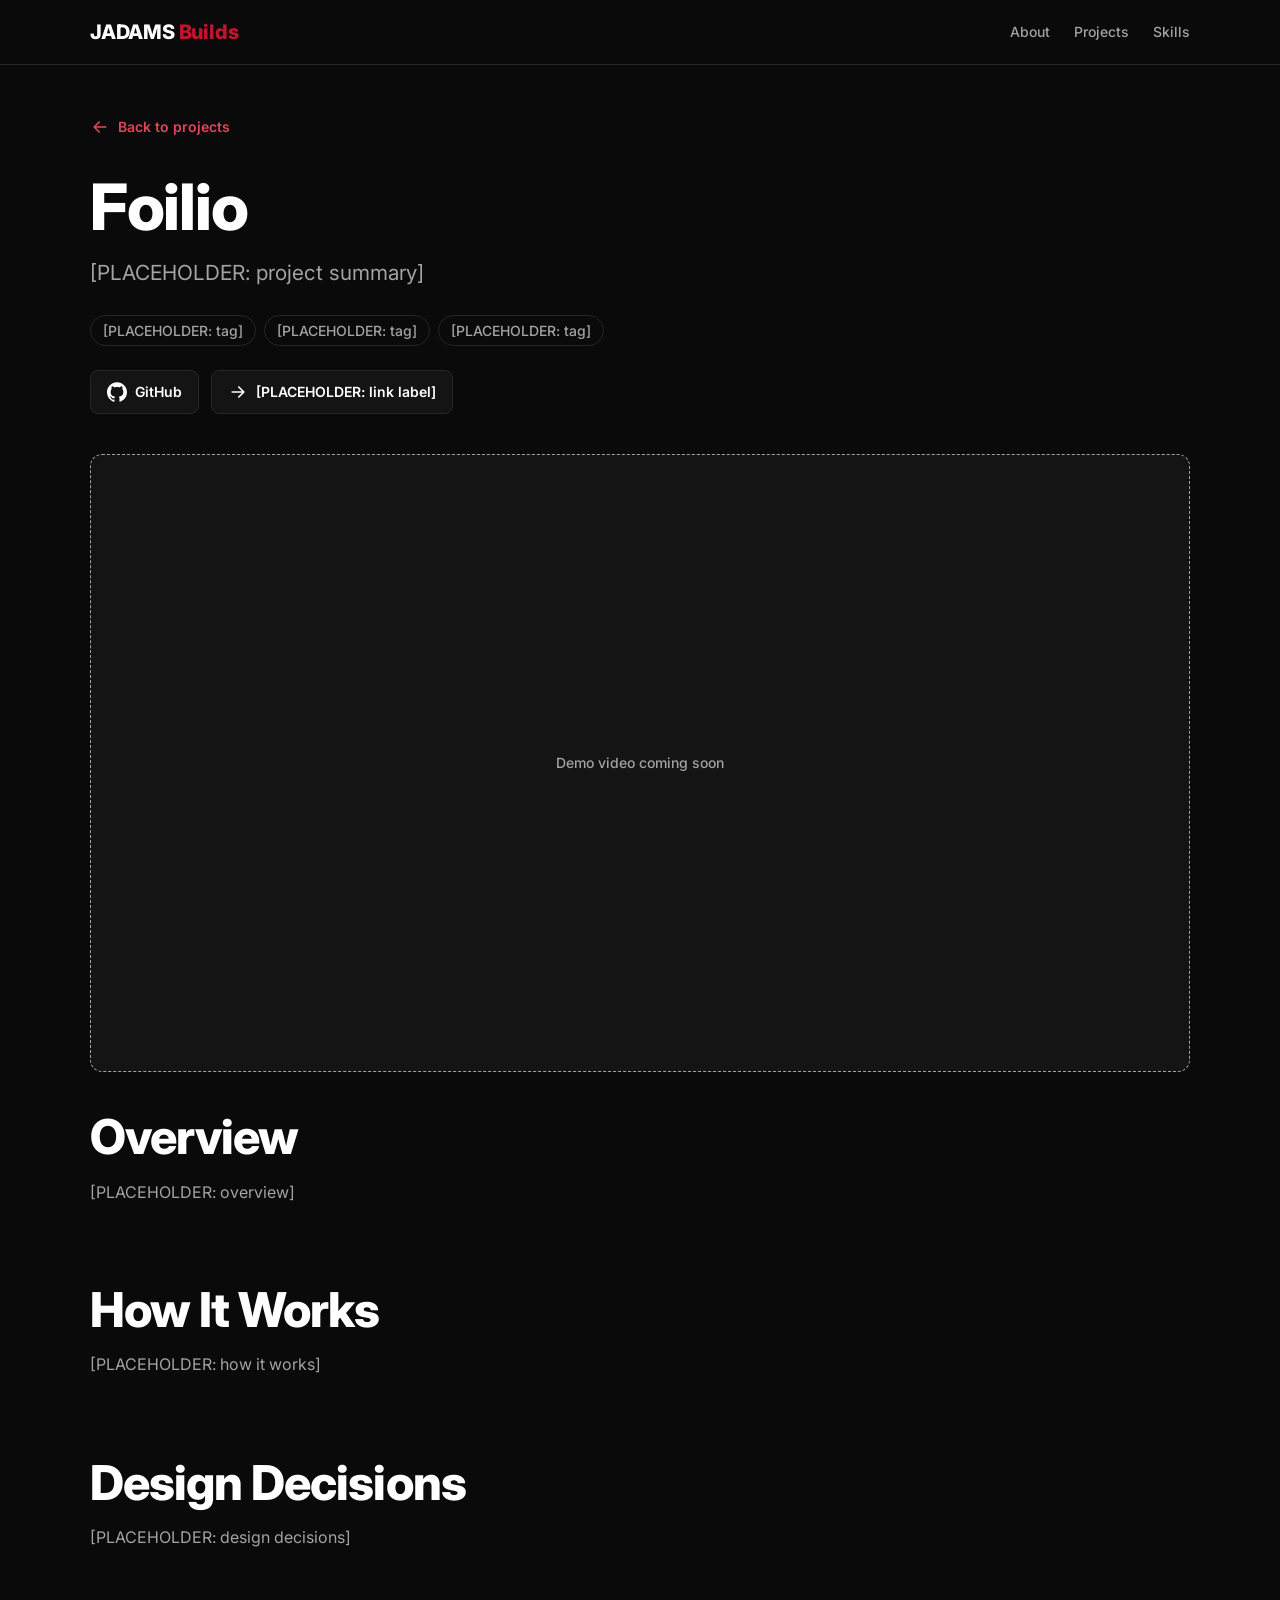
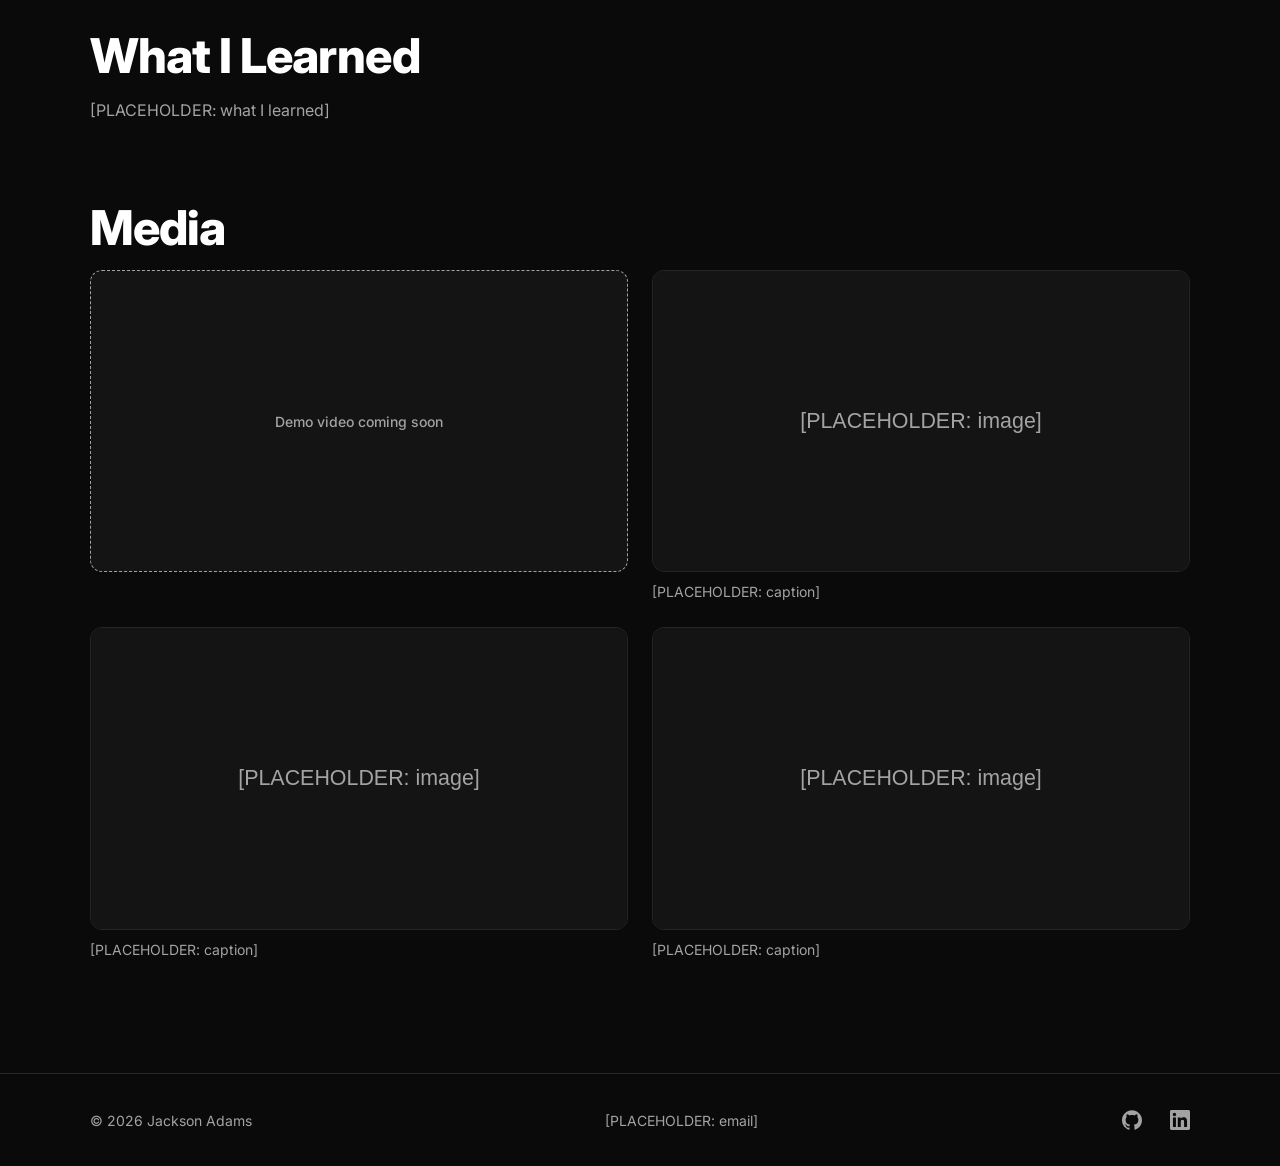
==== public/projects/foilio.html @ 2dc42347 "Add site skeleton, design system, and CLAUDE.md Set up the portfolio skeleton in public/ (home page," ====
<!doctype html>
<html lang="en">
<head>
  <meta charset="utf-8">
  <meta name="viewport" content="width=device-width, initial-scale=1">
  <title>Foilio | JADAMS Builds</title>
  <meta name="description" content="Foilio, a project from the portfolio of Jackson Adams.">
  <meta name="theme-color" content="#0a0a0a">
  <link rel="icon" href="../assets/favicon.svg" type="image/svg+xml">
  <link rel="preconnect" href="https://fonts.googleapis.com">
  <link rel="preconnect" href="https://fonts.gstatic.com" crossorigin>
  <link rel="stylesheet" href="https://fonts.googleapis.com/css2?family=Inter:wght@400;500;600;700;800&display=swap">
  <link rel="stylesheet" href="../css/styles.css">
  <script src="../js/main.js"></script>
</head>
<body>
  <svg class="icon-sprite" aria-hidden="true" xmlns="http://www.w3.org/2000/svg">
    <symbol id="icon-github" viewBox="0 0 24 24" fill="currentColor"><path d="M12 .297c-6.63 0-12 5.373-12 12 0 5.303 3.438 9.8 8.205 11.385.6.113.82-.258.82-.577 0-.285-.01-1.04-.015-2.04-3.338.724-4.042-1.61-4.042-1.61C4.422 18.07 3.633 17.7 3.633 17.7c-1.087-.744.084-.729.084-.729 1.205.084 1.838 1.236 1.838 1.236 1.07 1.835 2.809 1.305 3.495.998.108-.776.417-1.305.76-1.605-2.665-.3-5.466-1.332-5.466-5.93 0-1.31.465-2.38 1.235-3.22-.135-.303-.54-1.523.105-3.176 0 0 1.005-.322 3.3 1.23.96-.267 1.98-.399 3-.405 1.02.006 2.04.138 3 .405 2.28-1.552 3.285-1.23 3.285-1.23.645 1.653.24 2.873.12 3.176.765.84 1.23 1.91 1.23 3.22 0 4.61-2.805 5.625-5.475 5.92.42.36.81 1.096.81 2.22 0 1.606-.015 2.896-.015 3.286 0 .315.21.69.825.57C20.565 22.092 24 17.592 24 12.297c0-6.627-5.373-12-12-12"/></symbol>
    <symbol id="icon-linkedin" viewBox="0 0 24 24" fill="currentColor"><path d="M20.447 20.452h-3.554v-5.569c0-1.328-.027-3.037-1.852-3.037-1.853 0-2.136 1.445-2.136 2.939v5.667H9.351V9h3.414v1.561h.046c.477-.9 1.637-1.85 3.37-1.85 3.601 0 4.267 2.37 4.267 5.455v6.286zM5.337 7.433c-1.144 0-2.063-.926-2.063-2.065 0-1.138.92-2.063 2.063-2.063 1.14 0 2.064.925 2.064 2.063 0 1.139-.925 2.065-2.064 2.065zm1.782 13.019H3.555V9h3.564v11.452zM22.225 0H1.771C.792 0 0 .774 0 1.729v20.542C0 23.227.792 24 1.771 24h20.451C23.2 24 24 23.227 24 22.271V1.729C24 .774 23.2 0 22.222 0h.003z"/></symbol>
    <symbol id="icon-arrow" viewBox="0 0 24 24" fill="none" stroke="currentColor" stroke-width="2" stroke-linecap="round" stroke-linejoin="round"><path d="M5 12h14M13 6l6 6-6 6"/></symbol>
    <symbol id="icon-menu" viewBox="0 0 24 24" fill="none" stroke="currentColor" stroke-width="2" stroke-linecap="round"><path d="M3 6h18M3 12h18M3 18h18"/></symbol>
    <symbol id="icon-close" viewBox="0 0 24 24" fill="none" stroke="currentColor" stroke-width="2" stroke-linecap="round"><path d="M5 5l14 14M19 5L5 19"/></symbol>
  </svg>

  <a class="skip-link" href="#main">Skip to content</a>

  <header class="site-header">
    <div class="container site-header__inner">
      <a class="wordmark" href="../index.html">JADAMS <span class="wordmark__accent">Builds</span></a>
      <button class="menu-toggle" type="button" aria-label="Menu" aria-expanded="false" aria-controls="site-nav">
        <svg class="icon menu-toggle__open" aria-hidden="true"><use href="#icon-menu"/></svg>
        <svg class="icon menu-toggle__close" aria-hidden="true"><use href="#icon-close"/></svg>
      </button>
      <nav class="site-nav" id="site-nav" aria-label="Primary">
        <ul class="site-nav__list">
          <li><a class="site-nav__link" href="../index.html#about">About</a></li>
          <li><a class="site-nav__link" href="../index.html#projects">Projects</a></li>
          <li><a class="site-nav__link" href="../index.html#skills">Skills</a></li>
        </ul>
      </nav>
    </div>
  </header>

  <main id="main">
    <div class="container project-intro">
      <a class="back-link" href="../index.html#projects"><svg class="icon" aria-hidden="true"><use href="#icon-arrow"/></svg>Back to projects</a>
      <h1 class="project-intro__title">Foilio</h1>
      <p class="project-intro__summary">[PLACEHOLDER: project summary]</p>
      <div class="tag-list">
        <span class="tag">[PLACEHOLDER: tag]</span>
        <span class="tag">[PLACEHOLDER: tag]</span>
        <span class="tag">[PLACEHOLDER: tag]</span>
      </div>
      <div class="button-row">
        <a class="btn" href="#PLACEHOLDER-project-repo-url"><svg class="icon" aria-hidden="true"><use href="#icon-github"/></svg>GitHub</a>
        <a class="btn" href="#PLACEHOLDER-project-link-url"><svg class="icon" aria-hidden="true"><use href="#icon-arrow"/></svg>[PLACEHOLDER: link label]</a>
      </div>
    </div>

    <div class="container">
      <div class="media-placeholder">Demo video coming soon</div>
    </div>

    <section class="project-section" id="overview">
      <div class="container reveal">
        <div class="section-heading"><h2 class="section-heading__title">Overview</h2></div>
        <div class="prose"><p>[PLACEHOLDER: overview]</p></div>
      </div>
    </section>

    <section class="project-section" id="how-it-works">
      <div class="container reveal">
        <div class="section-heading"><h2 class="section-heading__title">How It Works</h2></div>
        <div class="prose"><p>[PLACEHOLDER: how it works]</p></div>
      </div>
    </section>

    <section class="project-section" id="design-decisions">
      <div class="container reveal">
        <div class="section-heading"><h2 class="section-heading__title">Design Decisions</h2></div>
        <div class="prose"><p>[PLACEHOLDER: design decisions]</p></div>
      </div>
    </section>

    <section class="project-section" id="what-i-learned">
      <div class="container reveal">
        <div class="section-heading"><h2 class="section-heading__title">What I Learned</h2></div>
        <div class="prose"><p>[PLACEHOLDER: what I learned]</p></div>
      </div>
    </section>

    <section class="project-section" id="media">
      <div class="container reveal">
        <div class="section-heading"><h2 class="section-heading__title">Media</h2></div>
        <div class="gallery">
          <div class="media-placeholder">Demo video coming soon</div>
          <figure class="gallery__item">
            <img src="data:image/svg+xml,%3Csvg xmlns='http://www.w3.org/2000/svg' viewBox='0 0 800 450'%3E%3Crect width='800' height='450' fill='%23141414'/%3E%3Ctext x='400' y='235' fill='%23a3a3a3' font-family='sans-serif' font-size='32' text-anchor='middle'%3E[PLACEHOLDER: image]%3C/text%3E%3C/svg%3E" alt="[PLACEHOLDER: image alt text]" width="800" height="450" loading="lazy" data-lightbox>
            <figcaption>[PLACEHOLDER: caption]</figcaption>
          </figure>
          <figure class="gallery__item">
            <img src="data:image/svg+xml,%3Csvg xmlns='http://www.w3.org/2000/svg' viewBox='0 0 800 450'%3E%3Crect width='800' height='450' fill='%23141414'/%3E%3Ctext x='400' y='235' fill='%23a3a3a3' font-family='sans-serif' font-size='32' text-anchor='middle'%3E[PLACEHOLDER: image]%3C/text%3E%3C/svg%3E" alt="[PLACEHOLDER: image alt text]" width="800" height="450" loading="lazy" data-lightbox>
            <figcaption>[PLACEHOLDER: caption]</figcaption>
          </figure>
          <figure class="gallery__item">
            <img src="data:image/svg+xml,%3Csvg xmlns='http://www.w3.org/2000/svg' viewBox='0 0 800 450'%3E%3Crect width='800' height='450' fill='%23141414'/%3E%3Ctext x='400' y='235' fill='%23a3a3a3' font-family='sans-serif' font-size='32' text-anchor='middle'%3E[PLACEHOLDER: image]%3C/text%3E%3C/svg%3E" alt="[PLACEHOLDER: image alt text]" width="800" height="450" loading="lazy" data-lightbox>
            <figcaption>[PLACEHOLDER: caption]</figcaption>
          </figure>
        </div>
      </div>
    </section>
  </main>

  <footer class="site-footer">
    <div class="container site-footer__inner">
      <p>&copy; 2026 Jackson Adams</p>
      <a href="#PLACEHOLDER-email">[PLACEHOLDER: email]</a>
      <div class="site-footer__social">
        <a href="#PLACEHOLDER-github-url" aria-label="GitHub"><svg class="icon" aria-hidden="true"><use href="#icon-github"/></svg></a>
        <a href="#PLACEHOLDER-linkedin-url" aria-label="LinkedIn"><svg class="icon" aria-hidden="true"><use href="#icon-linkedin"/></svg></a>
      </div>
    </div>
  </footer>
</body>
</html>
---- public/css/styles.css ----
/* ==========================================================================
   Design tokens: change the whole theme from this block.
   ========================================================================== */
:root {
  color-scheme: dark;

  /* Color */
  --color-bg: #0a0a0a;
  --color-surface: #141414;
  --color-border: #262626;
  --color-text: #ffffff;
  --color-muted: #a3a3a3;
  --color-accent: #c3142d;        /* Miami red: large text, borders, glows */
  --color-accent-light: #e34459;  /* Small red text: 4.94:1 on bg, 4.59:1 on surface */
  --color-accent-glow: rgb(195 20 45 / 0.35);
  --color-dot: rgb(255 255 255 / 0.18);
  --color-overlay: rgb(0 0 0 / 0.92);

  /* Type */
  --font-sans: "Inter", system-ui, -apple-system, "Segoe UI", Roboto, sans-serif;
  --weight-body: 400;
  --weight-medium: 500;
  --weight-semibold: 600;
  --weight-bold: 700;
  --weight-black: 800;
  --text-sm: 0.875rem;
  --text-base: 1rem;
  --text-lg: clamp(1.125rem, 1.05rem + 0.35vw, 1.3rem);
  --text-xl: clamp(1.25rem, 1.15rem + 0.45vw, 1.5rem);
  --text-2xl: clamp(2rem, 1.5rem + 2.2vw, 3rem);
  --text-3xl: clamp(2.5rem, 1.7rem + 3.4vw, 4rem);
  --text-hero: clamp(3rem, 1.45rem + 6.62vw, 6rem); /* 3rem at 375px, 6rem at 1100px */
  --leading-tight: 1.05;
  --leading-body: 1.65;

  /* Spacing */
  --space-1: 0.25rem;
  --space-2: 0.5rem;
  --space-3: 0.75rem;
  --space-4: 1rem;
  --space-5: 1.5rem;
  --space-6: 2.5rem;
  --space-7: 4rem;
  --space-8: 6rem;
  --section-padding: clamp(4rem, 3rem + 5vw, 7rem);
  --max-width: 1100px;
  --gutter: var(--space-5);
  --header-height: 4rem;

  /* Shape */
  --radius-card: 12px;
  --radius-button: 8px;
  --radius-pill: 999px;

  /* Motion */
  --duration: 250ms;
  --transition: var(--duration) ease;
}

/* ==========================================================================
   Base
   ========================================================================== */
*,
*::before,
*::after {
  box-sizing: border-box;
}

html {
  background: var(--color-bg);
  scroll-behavior: smooth;
  scroll-padding-top: calc(var(--header-height) + var(--space-4));
  -webkit-text-size-adjust: 100%;
}

body {
  margin: 0;
  background: var(--color-bg);
  color: var(--color-text);
  font-family: var(--font-sans);
  font-size: var(--text-base);
  font-weight: var(--weight-body);
  line-height: var(--leading-body);
  -webkit-font-smoothing: antialiased;
}

h1,
h2,
h3,
p,
ul,
figure {
  margin: 0;
}

h1,
h2 {
  font-weight: var(--weight-black);
  line-height: var(--leading-tight);
  letter-spacing: -0.02em;
}

h3 {
  font-weight: var(--weight-bold);
  line-height: 1.25;
}

ul {
  padding: 0;
  list-style: none;
}

img,
svg {
  display: block;
  max-width: 100%;
}

img {
  height: auto;
}

a {
  color: inherit;
  text-decoration: none;
}

button {
  font: inherit;
  color: inherit;
}

:focus-visible {
  outline: 2px solid var(--color-accent-light);
  outline-offset: 2px;
}

.container {
  width: 100%;
  max-width: calc(var(--max-width) + 2 * var(--gutter));
  margin-inline: auto;
  padding-inline: var(--gutter);
}

.section {
  padding-block: var(--section-padding);
}

.prose {
  max-width: 65ch;
  color: var(--color-muted);
}

.prose > * + * {
  margin-top: var(--space-4);
}

.icon {
  flex: none;
  width: 1.25rem;
  height: 1.25rem;
}

.icon-sprite {
  display: none;
}

.skip-link {
  position: absolute;
  top: var(--space-2);
  left: var(--space-2);
  z-index: 200;
  padding: var(--space-2) var(--space-4);
  background: var(--color-surface);
  border-radius: var(--radius-button);
  transform: translateY(-200%);
}

.skip-link:focus {
  transform: none;
}

/* ==========================================================================
   Header
   ========================================================================== */
.site-header {
  position: sticky;
  top: 0;
  z-index: 50;
  background: var(--color-bg);
  border-bottom: 1px solid var(--color-border);
}

.site-header__inner {
  display: flex;
  flex-wrap: wrap;
  align-items: center;
  justify-content: space-between;
  column-gap: var(--space-5);
  min-height: var(--header-height);
}

/* 20px bold counts as large text, so the true brand red is legible here. */
.wordmark {
  font-size: 1.25rem;
  font-weight: var(--weight-black);
  letter-spacing: -0.01em;
  white-space: nowrap;
}

.wordmark__accent {
  color: var(--color-accent);
}

.site-nav__list {
  display: flex;
  gap: var(--space-5);
}

.site-nav__link {
  display: block;
  padding-block: var(--space-2);
  color: var(--color-muted);
  font-size: var(--text-sm);
  font-weight: var(--weight-medium);
  transition: color var(--transition);
}

.site-nav__link:hover {
  color: var(--color-text);
}

.menu-toggle {
  display: none;
  align-items: center;
  justify-content: center;
  width: 2.75rem;
  height: 2.75rem;
  margin-right: calc(-1 * var(--space-2));
  background: none;
  border: 0;
  border-radius: var(--radius-button);
  cursor: pointer;
}

.menu-toggle__close,
.menu-toggle[aria-expanded="true"] .menu-toggle__open {
  display: none;
}

.menu-toggle[aria-expanded="true"] .menu-toggle__close {
  display: block;
}

/* Collapsing needs JS to reopen, so it only applies when .js is set. */
@media (max-width: 719.98px) {
  .js .menu-toggle {
    display: inline-flex;
  }

  .js .site-nav {
    display: none;
    position: absolute;
    inset: 100% 0 auto;
    background: var(--color-bg);
    border-bottom: 1px solid var(--color-border);
  }

  .js .site-nav.is-open {
    display: block;
  }

  .js .site-nav__list {
    flex-direction: column;
    gap: 0;
    padding: var(--space-2) var(--gutter);
  }

  .js .site-nav__link {
    padding-block: var(--space-3);
    font-size: var(--text-base);
  }
}

/* ==========================================================================
   Footer
   ========================================================================== */
.site-footer {
  border-top: 1px solid var(--color-border);
  color: var(--color-muted);
  font-size: var(--text-sm);
}

.site-footer__inner {
  display: flex;
  flex-wrap: wrap;
  align-items: center;
  justify-content: space-between;
  gap: var(--space-3) var(--space-6);
  padding-block: var(--space-5);
}

.site-footer a {
  transition: color var(--transition);
}

.site-footer a:hover {
  color: var(--color-text);
}

.site-footer__social {
  display: flex;
  gap: var(--space-1);
  margin-right: calc(-1 * var(--space-3));
}

.site-footer__social a {
  display: inline-flex;
  align-items: center;
  justify-content: center;
  width: 2.75rem;
  height: 2.75rem;
}

/* ==========================================================================
   Buttons
   ========================================================================== */
.button-row {
  display: flex;
  flex-wrap: wrap;
  gap: var(--space-3);
}

.btn {
  display: inline-flex;
  align-items: center;
  gap: var(--space-2);
  min-height: 2.75rem;
  padding: var(--space-2) var(--space-4);
  background: var(--color-surface);
  border: 1px solid var(--color-border);
  border-radius: var(--radius-button);
  font-size: var(--text-sm);
  font-weight: var(--weight-semibold);
  transition: border-color var(--transition), background-color var(--transition);
}

.btn:hover {
  background: var(--color-border);
  border-color: var(--color-accent);
}

/* ==========================================================================
   Tags
   ========================================================================== */
.tag-list {
  display: flex;
  flex-wrap: wrap;
  gap: var(--space-2);
}

.tag {
  display: inline-block;
  padding: var(--space-1) var(--space-3);
  border: 1px solid var(--color-border);
  border-radius: var(--radius-pill);
  color: var(--color-muted);
  font-size: var(--text-sm);
  font-weight: var(--weight-medium);
  line-height: 1.5;
  transition: border-color var(--transition), color var(--transition);
}

.tag:hover {
  border-color: var(--color-accent);
  color: var(--color-text);
}

/* ==========================================================================
   Section heading
   ========================================================================== */
.section-heading {
  margin-bottom: var(--space-6);
}

.section-heading__title {
  font-size: var(--text-2xl);
}

.section-heading__subtitle {
  margin-top: var(--space-3);
  color: var(--color-muted);
  font-size: var(--text-lg);
}

/* ==========================================================================
   Dotted grid decoration
   ========================================================================== */
.dots {
  --dot-gap: 20px;
  --dot-fade-start: 55%;
  position: absolute;
  pointer-events: none;
  background-image: radial-gradient(circle at center, var(--color-dot) 1.5px, transparent 2px);
  background-size: var(--dot-gap) var(--dot-gap);
  -webkit-mask-image: radial-gradient(closest-side, #000 var(--dot-fade-start), transparent);
  mask-image: radial-gradient(closest-side, #000 var(--dot-fade-start), transparent);
}

/* The red layers tile at odd multiples of the gap, so they land on grid dots. */
.dots--pulse::before,
.dots--pulse::after {
  content: "";
  position: absolute;
  inset: 0;
  opacity: 0;
  background-image: radial-gradient(circle at center, var(--color-accent-light) 2px, transparent 2.5px);
  animation: dot-pulse 6s ease-in-out infinite;
}

.dots--pulse::before {
  background-size: calc(var(--dot-gap) * 7) calc(var(--dot-gap) * 5);
}

.dots--pulse::after {
  background-size: calc(var(--dot-gap) * 11) calc(var(--dot-gap) * 9);
  animation-delay: -3s;
}

@keyframes dot-pulse {
  0%,
  100% {
    opacity: 0.1;
  }

  50% {
    opacity: 1;
  }
}

/* ==========================================================================
   Hero
   ========================================================================== */
.hero {
  overflow: hidden;
  padding-block: clamp(5rem, 3rem + 9vw, 9rem);
}

.hero__inner {
  position: relative;
}

.hero__inner > :not(.dots) {
  position: relative;
}

.hero__dots {
  top: -3rem;
  left: -2rem;
  width: min(44rem, 100%);
  height: 20rem;
}

.hero__intro {
  margin-bottom: var(--space-3);
  color: var(--color-accent-light);
  font-size: var(--text-lg);
  font-weight: var(--weight-semibold);
}

.hero__name {
  font-size: var(--text-hero);
  letter-spacing: -0.03em;
}

.hero__period {
  color: var(--color-accent);
}

.hero__subtitle {
  max-width: 40rem;
  margin-block: var(--space-5) var(--space-6);
  color: var(--color-muted);
  font-size: var(--text-lg);
}

/* ==========================================================================
   About
   ========================================================================== */
.about {
  display: grid;
  gap: var(--space-7);
  align-items: center;
}

.headshot {
  position: relative;
  justify-self: center;
  width: min(100% - 2rem, 18rem); /* leaves room for the dots at narrow widths */
}

.headshot__dots {
  --dot-fade-start: 80%;
  inset: -2.5rem;
}

.headshot__image {
  position: relative;
  width: 100%;
  aspect-ratio: 1;
  border: 1px solid var(--color-border);
  border-radius: 50%;
  object-fit: cover;
}

@media (min-width: 800px) {
  .about {
    grid-template-columns: 1.5fr 1fr;
  }
}

/* ==========================================================================
   Project cards
   ========================================================================== */
.card-grid {
  display: grid;
  gap: var(--space-5);
}

@media (min-width: 720px) {
  .card-grid {
    grid-template-columns: repeat(2, minmax(0, 1fr));
  }
}

.card-grid > li {
  display: flex;
}

.card {
  display: flex;
  flex-direction: column;
  width: 100%;
  overflow: hidden;
  background: var(--color-surface);
  border: 1px solid var(--color-border);
  border-radius: var(--radius-card);
  transition: transform var(--transition), border-color var(--transition), box-shadow var(--transition);
}

.card:hover {
  transform: translateY(-4px);
  border-color: var(--color-accent);
  box-shadow: 0 12px 40px var(--color-accent-glow);
}

.card__media {
  display: grid;
  place-items: center;
  aspect-ratio: 16 / 9;
  padding: var(--space-4);
  background: var(--color-bg);
  border-bottom: 1px solid var(--color-border);
  color: var(--color-muted);
  font-size: var(--text-sm);
  text-align: center;
}

.card__media img {
  width: 100%;
  height: 100%;
  object-fit: cover;
}

.card__body {
  display: flex;
  flex: 1;
  flex-direction: column;
  gap: var(--space-3);
  padding: var(--space-5);
}

.card__title {
  font-size: var(--text-xl);
}

.card__description {
  flex: 1;
  color: var(--color-muted);
}

.card__arrow {
  align-self: flex-end;
  color: var(--color-accent-light);
  transition: transform var(--transition);
}

.card:hover .card__arrow {
  transform: translateX(4px);
}

/* ==========================================================================
   Skills
   ========================================================================== */
.skills-grid {
  display: grid;
  gap: var(--space-6);
}

@media (min-width: 720px) {
  .skills-grid {
    grid-template-columns: repeat(2, minmax(0, 1fr));
  }
}

.skill-group__title {
  margin-bottom: var(--space-3);
  font-size: var(--text-lg);
}

/* ==========================================================================
   Project pages
   ========================================================================== */
.back-link {
  display: inline-flex;
  align-items: center;
  gap: var(--space-2);
  min-height: 2.75rem;
  margin-bottom: var(--space-5);
  color: var(--color-accent-light);
  font-size: var(--text-sm);
  font-weight: var(--weight-semibold);
}

.back-link:hover {
  color: var(--color-text);
}

.back-link .icon {
  transform: rotate(180deg);
}

.project-intro {
  padding-block: var(--space-6) var(--space-6);
}

.project-intro__title {
  font-size: var(--text-3xl);
}

.project-intro__summary {
  max-width: 45rem;
  margin-block: var(--space-4) var(--space-5);
  color: var(--color-muted);
  font-size: var(--text-lg);
}

.project-intro .button-row {
  margin-top: var(--space-5);
}

.project-section {
  padding-block: var(--space-6);
}

.project-section:last-of-type {
  padding-bottom: var(--section-padding);
}

.project-section .section-heading {
  margin-bottom: var(--space-4);
}

/* ==========================================================================
   Media placeholder
   ========================================================================== */
.media-placeholder {
  display: grid;
  place-items: center;
  aspect-ratio: 16 / 9;
  padding: var(--space-4);
  background: var(--color-surface);
  border: 1px dashed var(--color-muted);
  border-radius: var(--radius-card);
  color: var(--color-muted);
  font-size: var(--text-sm);
  font-weight: var(--weight-medium);
  text-align: center;
}

/* ==========================================================================
   Gallery
   ========================================================================== */
.gallery {
  display: grid;
  gap: var(--space-5);
}

@media (min-width: 640px) {
  .gallery {
    grid-template-columns: repeat(2, minmax(0, 1fr));
  }
}

.gallery__item img {
  width: 100%;
  aspect-ratio: 16 / 9;
  border: 1px solid var(--color-border);
  border-radius: var(--radius-card);
  object-fit: cover;
}

.gallery__item figcaption {
  margin-top: var(--space-2);
  color: var(--color-muted);
  font-size: var(--text-sm);
}

/* ==========================================================================
   Table
   ========================================================================== */
.table-wrap {
  margin-top: var(--space-5);
  overflow-x: auto;
  border: 1px solid var(--color-border);
  border-radius: var(--radius-card);
}

.table {
  width: 100%;
  border-collapse: collapse;
  font-size: var(--text-sm);
}

.table caption {
  padding: var(--space-3) var(--space-4);
  color: var(--color-muted);
  text-align: left;
}

.table th,
.table td {
  padding: var(--space-3) var(--space-4);
  border-top: 1px solid var(--color-border);
  text-align: left;
  vertical-align: top;
}

.table thead th {
  background: var(--color-surface);
  font-weight: var(--weight-semibold);
}

.table tbody th {
  color: var(--color-accent-light);
  font-weight: var(--weight-bold);
}

.table td {
  color: var(--color-muted);
}

/* ==========================================================================
   Scroll reveal
   Hidden only when main.js has run, so content stays visible without JS.
   ========================================================================== */
.js .reveal {
  opacity: 0;
  transform: translateY(1.25rem);
  transition: opacity var(--transition), transform var(--transition);
}

.js .reveal.is-visible {
  opacity: 1;
  transform: none;
}

/* ==========================================================================
   Lightbox
   ========================================================================== */
.js img[data-lightbox] {
  cursor: zoom-in;
}

.lightbox {
  position: fixed;
  inset: 0;
  z-index: 100;
  display: grid;
  place-items: center;
  padding: var(--space-5);
  background: var(--color-overlay);
  cursor: zoom-out;
  opacity: 0;
  visibility: hidden;
  transition: opacity var(--transition), visibility 0s linear var(--duration);
}

.lightbox.is-open {
  opacity: 1;
  visibility: visible;
  transition: opacity var(--transition);
}

.lightbox:focus {
  outline: none;
}

.lightbox__image {
  width: min(100%, 1400px);
  max-height: 100%;
  border-radius: var(--radius-card);
  object-fit: contain;
}

/* ==========================================================================
   Reduced motion: turns off every animation and transition on the site.
   ========================================================================== */
@media (prefers-reduced-motion: reduce) {
  html {
    scroll-behavior: auto;
  }

  *,
  *::before,
  *::after {
    animation: none !important;
    transition: none !important;
  }

  .js .reveal {
    opacity: 1;
    transform: none;
  }

  .card:hover,
  .card:hover .card__arrow {
    transform: none;
  }
}
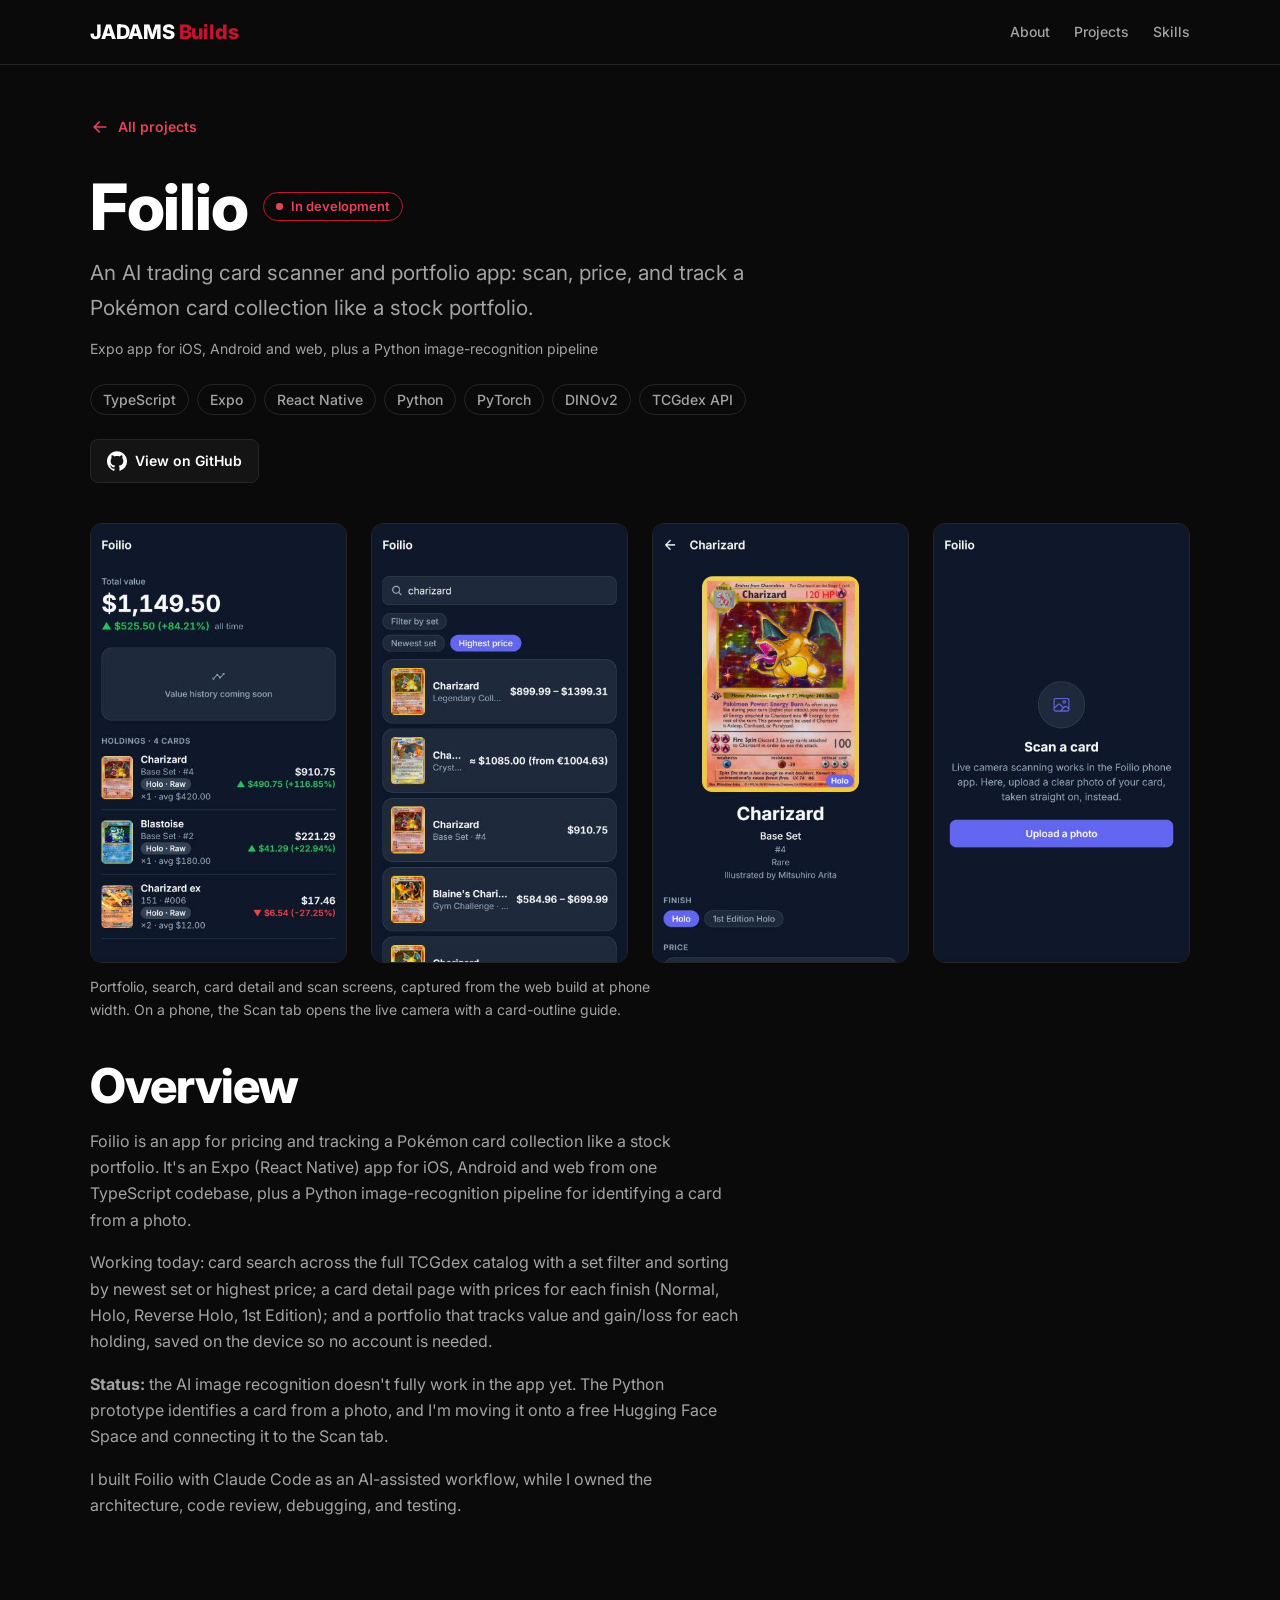
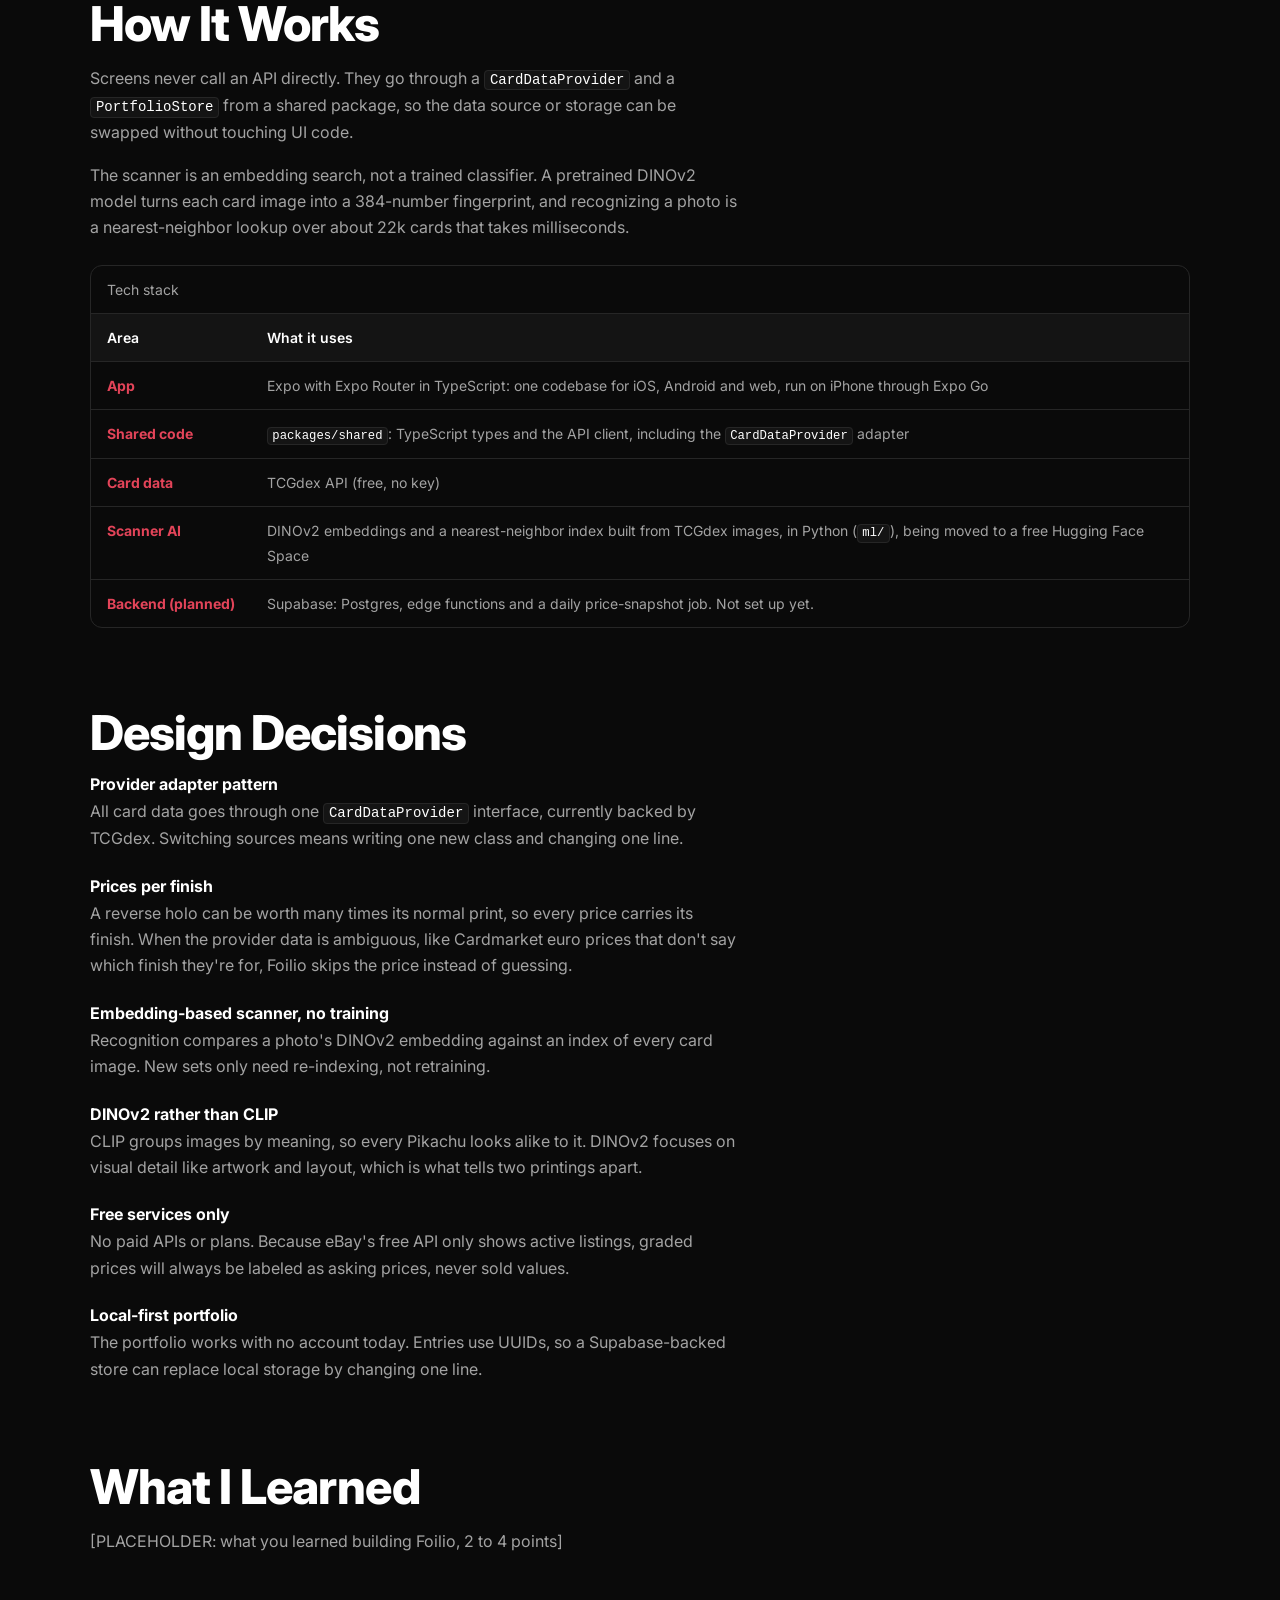
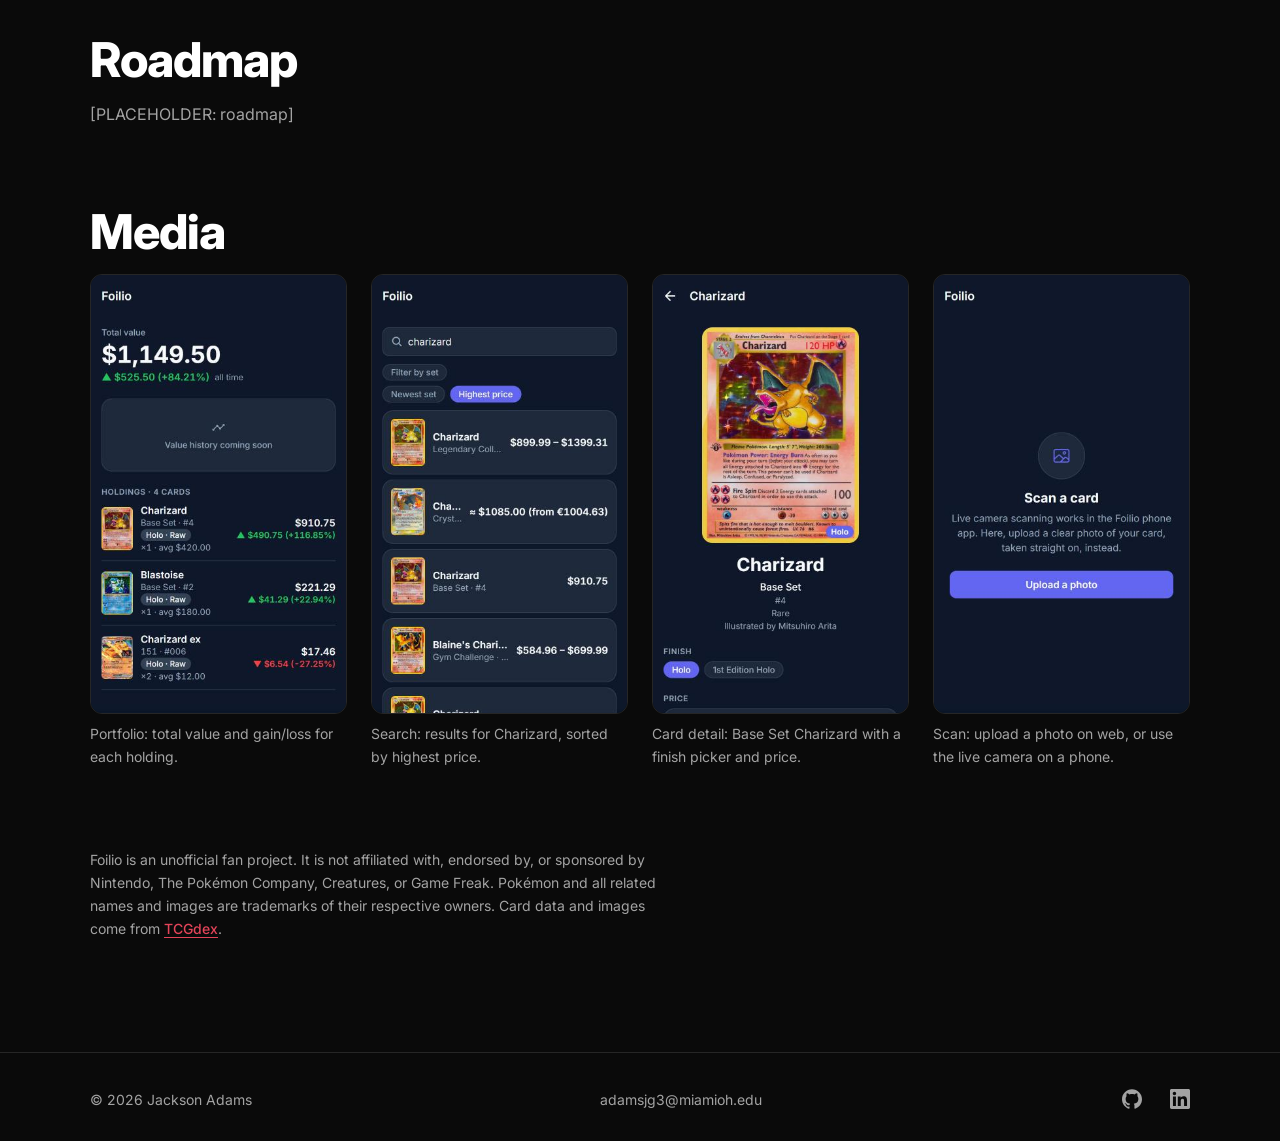
==== commit d5179bf1: "Add content pass: home, Foilio and PLC project pages Fill in the hero, about, projects and skills se" ====
--- a/public/projects/foilio.html
+++ b/public/projects/foilio.html
@@ -3,10 +3,23 @@
 <head>
   <meta charset="utf-8">
   <meta name="viewport" content="width=device-width, initial-scale=1">
-  <title>Foilio | JADAMS Builds</title>
-  <meta name="description" content="Foilio, a project from the portfolio of Jackson Adams.">
+  <title>Foilio: AI Trading Card Scanner | Jackson Adams</title>
+  <meta name="description" content="Foilio is an Expo app for searching, pricing and tracking a Pokémon card collection, with a DINOv2 image-recognition scanner in development. By Jackson Adams.">
   <meta name="theme-color" content="#0a0a0a">
+  <link rel="canonical" href="https://jadams-portfolio.web.app/projects/foilio">
   <link rel="icon" href="../assets/favicon.svg" type="image/svg+xml">
+
+  <meta property="og:type" content="article">
+  <meta property="og:site_name" content="JADAMS Builds">
+  <meta property="og:title" content="Foilio: AI Trading Card Scanner | Jackson Adams">
+  <meta property="og:description" content="An Expo app for searching, pricing and tracking a Pokémon card collection, with a DINOv2 image-recognition scanner in development.">
+  <meta property="og:url" content="https://jadams-portfolio.web.app/projects/foilio">
+  <meta property="og:image" content="https://jadams-portfolio.web.app/assets/og-image.png">
+  <meta property="og:image:width" content="1200">
+  <meta property="og:image:height" content="630">
+  <meta property="og:image:alt" content="Jackson Adams, Computer Engineering Student at Miami University">
+  <meta name="twitter:card" content="summary_large_image">
+
   <link rel="preconnect" href="https://fonts.googleapis.com">
   <link rel="preconnect" href="https://fonts.gstatic.com" crossorigin>
   <link rel="stylesheet" href="https://fonts.googleapis.com/css2?family=Inter:wght@400;500;600;700;800&display=swap">
@@ -26,7 +39,7 @@
 
   <header class="site-header">
     <div class="container site-header__inner">
-      <a class="wordmark" href="../index.html">JADAMS <span class="wordmark__accent">Builds</span></a>
+      <a class="wordmark" href="../index.html" aria-label="JADAMS Builds, home">JADAMS <span class="wordmark__accent">Builds</span></a>
       <button class="menu-toggle" type="button" aria-label="Menu" aria-expanded="false" aria-controls="site-nav">
         <svg class="icon menu-toggle__open" aria-hidden="true"><use href="#icon-menu"/></svg>
         <svg class="icon menu-toggle__close" aria-hidden="true"><use href="#icon-close"/></svg>
@@ -43,70 +56,179 @@
 
   <main id="main">
     <div class="container project-intro">
-      <a class="back-link" href="../index.html#projects"><svg class="icon" aria-hidden="true"><use href="#icon-arrow"/></svg>Back to projects</a>
-      <h1 class="project-intro__title">Foilio</h1>
-      <p class="project-intro__summary">[PLACEHOLDER: project summary]</p>
-      <div class="tag-list">
-        <span class="tag">[PLACEHOLDER: tag]</span>
-        <span class="tag">[PLACEHOLDER: tag]</span>
-        <span class="tag">[PLACEHOLDER: tag]</span>
-      </div>
+      <a class="back-link" href="../index.html#projects"><svg class="icon" aria-hidden="true"><use href="#icon-arrow"/></svg>All projects</a>
+      <div class="project-intro__heading">
+        <h1 class="project-intro__title">Foilio</h1>
+        <span class="tag tag--status">In development</span>
+      </div>
+      <p class="project-intro__summary">An AI trading card scanner and portfolio app: scan, price, and track a Pok&eacute;mon card collection like a stock portfolio.</p>
+      <p class="project-intro__meta">Expo app for iOS, Android and web, plus a Python image-recognition pipeline</p>
+      <ul class="tag-list" aria-label="Technologies">
+        <li class="tag">TypeScript</li>
+        <li class="tag">Expo</li>
+        <li class="tag">React Native</li>
+        <li class="tag">Python</li>
+        <li class="tag">PyTorch</li>
+        <li class="tag">DINOv2</li>
+        <li class="tag">TCGdex API</li>
+      </ul>
       <div class="button-row">
-        <a class="btn" href="#PLACEHOLDER-project-repo-url"><svg class="icon" aria-hidden="true"><use href="#icon-github"/></svg>GitHub</a>
-        <a class="btn" href="#PLACEHOLDER-project-link-url"><svg class="icon" aria-hidden="true"><use href="#icon-arrow"/></svg>[PLACEHOLDER: link label]</a>
+        <a class="btn" href="https://github.com/jgadams15/Foilio"><svg class="icon" aria-hidden="true"><use href="#icon-github"/></svg>View on GitHub</a>
       </div>
     </div>
 
     <div class="container">
-      <div class="media-placeholder">Demo video coming soon</div>
+      <figure class="figure">
+        <div class="phone-row">
+          <img src="../assets/foilio/portfolio.png" alt="Portfolio screen showing total value, gain/loss, and holdings" width="390" height="670">
+          <img src="../assets/foilio/search.png" alt="Search results for Charizard sorted by highest price" width="390" height="670">
+          <img src="../assets/foilio/card-detail.png" alt="Base Set Charizard detail with finish picker and price" width="390" height="670">
+          <img src="../assets/foilio/scanner.png" alt="Scan screen with upload-a-photo option on web" width="390" height="670">
+        </div>
+        <figcaption>Portfolio, search, card detail and scan screens, captured from the web build at phone width. On a phone, the Scan tab opens the live camera with a card-outline guide.</figcaption>
+      </figure>
+      <!--
+        DEMO VIDEO (optional, add later)
+        1. Save a screen recording of the app (portrait, e.g. from Expo Go) as public/assets/foilio/demo.mp4
+           and one frame of it as public/assets/foilio/demo-poster.png.
+        2. Paste this figure right here, below the screenshot row:
+        <figure class="figure figure--portrait">
+          <video src="../assets/foilio/demo.mp4" poster="../assets/foilio/demo-poster.png" width="390" height="844" controls muted playsinline preload="none"></video>
+          <figcaption>Searching for a card, opening its prices and adding it to the portfolio.</figcaption>
+        </figure>
+      -->
     </div>
 
     <section class="project-section" id="overview">
       <div class="container reveal">
         <div class="section-heading"><h2 class="section-heading__title">Overview</h2></div>
-        <div class="prose"><p>[PLACEHOLDER: overview]</p></div>
+        <div class="prose">
+          <p>Foilio is an app for pricing and tracking a Pok&eacute;mon card collection like a stock portfolio. It's an Expo (React Native) app for iOS, Android and web from one TypeScript codebase, plus a Python image-recognition pipeline for identifying a card from a photo.</p>
+          <p>Working today: card search across the full TCGdex catalog with a set filter and sorting by newest set or highest price; a card detail page with prices for each finish (Normal, Holo, Reverse Holo, 1st Edition); and a portfolio that tracks value and gain/loss for each holding, saved on the device so no account is needed.</p>
+          <p><strong>Status:</strong> the AI image recognition doesn't fully work in the app yet. The Python prototype identifies a card from a photo, and I'm moving it onto a free Hugging Face Space and connecting it to the Scan tab.</p>
+          <p>I built Foilio with Claude Code as an AI-assisted workflow, while I owned the architecture, code review, debugging, and testing.</p>
+        </div>
       </div>
     </section>
 
     <section class="project-section" id="how-it-works">
       <div class="container reveal">
         <div class="section-heading"><h2 class="section-heading__title">How It Works</h2></div>
-        <div class="prose"><p>[PLACEHOLDER: how it works]</p></div>
+        <div class="prose">
+          <p>Screens never call an API directly. They go through a <code>CardDataProvider</code> and a <code>PortfolioStore</code> from a shared package, so the data source or storage can be swapped without touching UI code.</p>
+          <p>The scanner is an embedding search, not a trained classifier. A pretrained DINOv2 model turns each card image into a 384-number fingerprint, and recognizing a photo is a nearest-neighbor lookup over about 22k cards that takes milliseconds.</p>
+        </div>
+        <div class="table-wrap" role="region" aria-label="Tech stack table, scrolls sideways" tabindex="0">
+          <table class="table">
+            <caption>Tech stack</caption>
+            <thead>
+              <tr>
+                <th scope="col">Area</th>
+                <th scope="col">What it uses</th>
+              </tr>
+            </thead>
+            <tbody>
+              <tr>
+                <th scope="row">App</th>
+                <td>Expo with Expo Router in TypeScript: one codebase for iOS, Android and web, run on iPhone through Expo Go</td>
+              </tr>
+              <tr>
+                <th scope="row">Shared code</th>
+                <td><code>packages/shared</code>: TypeScript types and the API client, including the <code>CardDataProvider</code> adapter</td>
+              </tr>
+              <tr>
+                <th scope="row">Card data</th>
+                <td>TCGdex API (free, no key)</td>
+              </tr>
+              <tr>
+                <th scope="row">Scanner AI</th>
+                <td>DINOv2 embeddings and a nearest-neighbor index built from TCGdex images, in Python (<code>ml/</code>), being moved to a free Hugging Face Space</td>
+              </tr>
+              <tr>
+                <th scope="row">Backend (planned)</th>
+                <td>Supabase: Postgres, edge functions and a daily price-snapshot job. Not set up yet.</td>
+              </tr>
+            </tbody>
+          </table>
+        </div>
       </div>
     </section>
 
     <section class="project-section" id="design-decisions">
       <div class="container reveal">
         <div class="section-heading"><h2 class="section-heading__title">Design Decisions</h2></div>
-        <div class="prose"><p>[PLACEHOLDER: design decisions]</p></div>
+        <ul class="feature-list">
+          <li>
+            <h3>Provider adapter pattern</h3>
+            <p>All card data goes through one <code>CardDataProvider</code> interface, currently backed by TCGdex. Switching sources means writing one new class and changing one line.</p>
+          </li>
+          <li>
+            <h3>Prices per finish</h3>
+            <p>A reverse holo can be worth many times its normal print, so every price carries its finish. When the provider data is ambiguous, like Cardmarket euro prices that don't say which finish they're for, Foilio skips the price instead of guessing.</p>
+          </li>
+          <li>
+            <h3>Embedding-based scanner, no training</h3>
+            <p>Recognition compares a photo's DINOv2 embedding against an index of every card image. New sets only need re-indexing, not retraining.</p>
+          </li>
+          <li>
+            <h3>DINOv2 rather than CLIP</h3>
+            <p>CLIP groups images by meaning, so every Pikachu looks alike to it. DINOv2 focuses on visual detail like artwork and layout, which is what tells two printings apart.</p>
+          </li>
+          <li>
+            <h3>Free services only</h3>
+            <p>No paid APIs or plans. Because eBay's free API only shows active listings, graded prices will always be labeled as asking prices, never sold values.</p>
+          </li>
+          <li>
+            <h3>Local-first portfolio</h3>
+            <p>The portfolio works with no account today. Entries use UUIDs, so a Supabase-backed store can replace local storage by changing one line.</p>
+          </li>
+        </ul>
       </div>
     </section>
 
     <section class="project-section" id="what-i-learned">
       <div class="container reveal">
         <div class="section-heading"><h2 class="section-heading__title">What I Learned</h2></div>
-        <div class="prose"><p>[PLACEHOLDER: what I learned]</p></div>
+        <div class="prose"><p>[PLACEHOLDER: what you learned building Foilio, 2 to 4 points]</p></div>
+      </div>
+    </section>
+
+    <section class="project-section" id="roadmap">
+      <div class="container reveal">
+        <div class="section-heading"><h2 class="section-heading__title">Roadmap</h2></div>
+        <!-- Source to draw from: the Roadmap section of the Foilio README and docs/roadmap.md. -->
+        <div class="prose"><p>[PLACEHOLDER: roadmap]</p></div>
       </div>
     </section>
 
     <section class="project-section" id="media">
       <div class="container reveal">
         <div class="section-heading"><h2 class="section-heading__title">Media</h2></div>
-        <div class="gallery">
-          <div class="media-placeholder">Demo video coming soon</div>
-          <figure class="gallery__item">
-            <img src="data:image/svg+xml,%3Csvg xmlns='http://www.w3.org/2000/svg' viewBox='0 0 800 450'%3E%3Crect width='800' height='450' fill='%23141414'/%3E%3Ctext x='400' y='235' fill='%23a3a3a3' font-family='sans-serif' font-size='32' text-anchor='middle'%3E[PLACEHOLDER: image]%3C/text%3E%3C/svg%3E" alt="[PLACEHOLDER: image alt text]" width="800" height="450" loading="lazy" data-lightbox>
-            <figcaption>[PLACEHOLDER: caption]</figcaption>
-          </figure>
-          <figure class="gallery__item">
-            <img src="data:image/svg+xml,%3Csvg xmlns='http://www.w3.org/2000/svg' viewBox='0 0 800 450'%3E%3Crect width='800' height='450' fill='%23141414'/%3E%3Ctext x='400' y='235' fill='%23a3a3a3' font-family='sans-serif' font-size='32' text-anchor='middle'%3E[PLACEHOLDER: image]%3C/text%3E%3C/svg%3E" alt="[PLACEHOLDER: image alt text]" width="800" height="450" loading="lazy" data-lightbox>
-            <figcaption>[PLACEHOLDER: caption]</figcaption>
-          </figure>
-          <figure class="gallery__item">
-            <img src="data:image/svg+xml,%3Csvg xmlns='http://www.w3.org/2000/svg' viewBox='0 0 800 450'%3E%3Crect width='800' height='450' fill='%23141414'/%3E%3Ctext x='400' y='235' fill='%23a3a3a3' font-family='sans-serif' font-size='32' text-anchor='middle'%3E[PLACEHOLDER: image]%3C/text%3E%3C/svg%3E" alt="[PLACEHOLDER: image alt text]" width="800" height="450" loading="lazy" data-lightbox>
-            <figcaption>[PLACEHOLDER: caption]</figcaption>
-          </figure>
-        </div>
+        <!-- Add more screenshots here as they're made: copy a figure below and point it at a new file in public/assets/foilio/. -->
+        <div class="gallery gallery--natural gallery--phones">
+          <figure class="gallery__item">
+            <img src="../assets/foilio/portfolio.png" alt="Portfolio screen showing total value, gain/loss, and holdings" width="390" height="670" loading="lazy" data-lightbox>
+            <figcaption>Portfolio: total value and gain/loss for each holding.</figcaption>
+          </figure>
+          <figure class="gallery__item">
+            <img src="../assets/foilio/search.png" alt="Search results for Charizard sorted by highest price" width="390" height="670" loading="lazy" data-lightbox>
+            <figcaption>Search: results for Charizard, sorted by highest price.</figcaption>
+          </figure>
+          <figure class="gallery__item">
+            <img src="../assets/foilio/card-detail.png" alt="Base Set Charizard detail with finish picker and price" width="390" height="670" loading="lazy" data-lightbox>
+            <figcaption>Card detail: Base Set Charizard with a finish picker and price.</figcaption>
+          </figure>
+          <figure class="gallery__item">
+            <img src="../assets/foilio/scanner.png" alt="Scan screen with upload-a-photo option on web" width="390" height="670" loading="lazy" data-lightbox>
+            <figcaption>Scan: upload a photo on web, or use the live camera on a phone.</figcaption>
+          </figure>
+        </div>
+      </div>
+    </section>
+
+    <section class="project-section" aria-label="Disclaimer">
+      <div class="container">
+        <p class="note">Foilio is an unofficial fan project. It is not affiliated with, endorsed by, or sponsored by Nintendo, The Pok&eacute;mon Company, Creatures, or Game Freak. Pok&eacute;mon and all related names and images are trademarks of their respective owners. Card data and images come from <a class="text-link" href="https://tcgdex.dev">TCGdex</a>.</p>
       </div>
     </section>
   </main>
@@ -114,10 +236,10 @@
   <footer class="site-footer">
     <div class="container site-footer__inner">
       <p>&copy; 2026 Jackson Adams</p>
-      <a href="#PLACEHOLDER-email">[PLACEHOLDER: email]</a>
+      <a href="mailto:adamsjg3@miamioh.edu">adamsjg3@miamioh.edu</a>
       <div class="site-footer__social">
-        <a href="#PLACEHOLDER-github-url" aria-label="GitHub"><svg class="icon" aria-hidden="true"><use href="#icon-github"/></svg></a>
-        <a href="#PLACEHOLDER-linkedin-url" aria-label="LinkedIn"><svg class="icon" aria-hidden="true"><use href="#icon-linkedin"/></svg></a>
+        <a href="https://github.com/jgadams15" aria-label="GitHub"><svg class="icon" aria-hidden="true"><use href="#icon-github"/></svg></a>
+        <a href="https://www.linkedin.com/in/jackson-adams-miami/" aria-label="LinkedIn"><svg class="icon" aria-hidden="true"><use href="#icon-linkedin"/></svg></a>
       </div>
     </div>
   </footer>
--- a/public/css/styles.css
+++ b/public/css/styles.css
@@ -15,6 +15,7 @@
   --color-accent-glow: rgb(195 20 45 / 0.35);
   --color-dot: rgb(255 255 255 / 0.18);
   --color-overlay: rgb(0 0 0 / 0.92);
+  --color-paper: #ffffff;         /* light card behind white-background screenshots */
 
   /* Type */
   --font-sans: "Inter", system-ui, -apple-system, "Segoe UI", Roboto, sans-serif;
@@ -155,6 +156,33 @@
   margin-top: var(--space-4);
 }
 
+.prose__lead {
+  color: var(--color-text);
+  font-size: var(--text-lg);
+  font-weight: var(--weight-medium);
+}
+
+/* Readable by screen readers, invisible on screen. */
+.visually-hidden {
+  position: absolute;
+  width: 1px;
+  height: 1px;
+  overflow: hidden;
+  clip: rect(0 0 0 0);
+  white-space: nowrap;
+}
+
+code {
+  padding: 0.1em 0.35em;
+  background: var(--color-surface);
+  border: 1px solid var(--color-border);
+  border-radius: 4px;
+  color: var(--color-text);
+  font-family: ui-monospace, "Cascadia Code", Consolas, monospace;
+  font-size: 0.875em;
+  overflow-wrap: anywhere;
+}
+
 .icon {
   flex: none;
   width: 1.25rem;
@@ -218,6 +246,7 @@
 }
 
 .site-nav__link {
+  position: relative;
   display: block;
   padding-block: var(--space-2);
   color: var(--color-muted);
@@ -228,6 +257,25 @@
 
 .site-nav__link:hover {
   color: var(--color-text);
+}
+
+/* Thin red underline that draws in from the left on hover. */
+.site-nav__link::after {
+  content: "";
+  position: absolute;
+  right: 0;
+  bottom: 0.25rem;
+  left: 0;
+  height: 2px;
+  background: var(--color-accent);
+  transform: scaleX(0);
+  transform-origin: left;
+  transition: transform var(--transition);
+}
+
+.site-nav__link:hover::after,
+.site-nav__link:focus-visible::after {
+  transform: scaleX(1);
 }
 
 .menu-toggle {
@@ -280,6 +328,12 @@
     padding-block: var(--space-3);
     font-size: var(--text-base);
   }
+
+  .js .site-nav__link::after {
+    right: auto;
+    bottom: var(--space-2);
+    width: 2.5rem;
+  }
 }
 
 /* ==========================================================================
@@ -376,6 +430,80 @@
   color: var(--color-text);
 }
 
+/* Status badge: a tag variant with a red outline and a small dot. */
+.tag--status {
+  display: inline-flex;
+  align-items: center;
+  gap: var(--space-2);
+  border-color: var(--color-accent);
+  color: var(--color-accent-light);
+  font-size: 0.8125rem;
+  font-weight: var(--weight-semibold);
+}
+
+.tag--status::before {
+  content: "";
+  width: 0.4rem;
+  height: 0.4rem;
+  border-radius: 50%;
+  background: var(--color-accent-light);
+}
+
+.tag--status:hover {
+  color: var(--color-accent-light);
+}
+
+/* ==========================================================================
+   Inline text accents
+   ========================================================================== */
+.period {
+  color: var(--color-accent);
+}
+
+.highlight {
+  color: var(--color-accent-light);
+  font-weight: var(--weight-medium);
+}
+
+.text-link {
+  color: var(--color-accent-light);
+  font-weight: var(--weight-medium);
+  text-decoration: underline;
+  text-decoration-thickness: 1px;
+  text-underline-offset: 0.2em;
+  transition: color var(--transition);
+}
+
+.text-link:hover {
+  color: var(--color-text);
+}
+
+.inline-links {
+  display: flex;
+  flex-wrap: wrap;
+  align-items: center;
+  gap: var(--space-1) var(--space-3);
+  margin-top: var(--space-5);
+  font-size: var(--text-sm);
+}
+
+.inline-links a {
+  display: inline-flex;
+  align-items: center;
+  min-height: 2.75rem;
+  color: var(--color-accent-light);
+  font-weight: var(--weight-semibold);
+  transition: color var(--transition);
+}
+
+.inline-links a:hover {
+  color: var(--color-text);
+}
+
+.inline-links span {
+  color: var(--color-muted);
+}
+
 /* ==========================================================================
    Section heading
    ========================================================================== */
@@ -473,10 +601,6 @@
   letter-spacing: -0.03em;
 }
 
-.hero__period {
-  color: var(--color-accent);
-}
-
 .hero__subtitle {
   max-width: 40rem;
   margin-block: var(--space-5) var(--space-6);
@@ -572,6 +696,39 @@
   object-fit: cover;
 }
 
+/* A single screenshot filling the 16:9 frame. */
+.card__media--image {
+  padding: 0;
+}
+
+/* Several portrait phone screenshots side by side. */
+.card__media--phones {
+  display: flex;
+  justify-content: center;
+  gap: var(--space-3);
+  padding: var(--space-4) var(--space-4) 0;
+  overflow: hidden;
+}
+
+.card__media--phones img {
+  width: auto;
+  height: auto;
+  min-width: 0;
+  max-width: 30%;
+  object-fit: contain;
+  object-position: top;
+  border: 1px solid var(--color-border);
+  border-bottom: 0;
+  border-radius: var(--radius-button) var(--radius-button) 0 0;
+}
+
+.card__header {
+  display: flex;
+  flex-wrap: wrap;
+  align-items: center;
+  gap: var(--space-2) var(--space-3);
+}
+
 .card__body {
   display: flex;
   flex: 1;
@@ -648,11 +805,24 @@
   font-size: var(--text-3xl);
 }
 
+.project-intro__heading {
+  display: flex;
+  flex-wrap: wrap;
+  align-items: center;
+  gap: var(--space-3) var(--space-4);
+}
+
 .project-intro__summary {
   max-width: 45rem;
-  margin-block: var(--space-4) var(--space-5);
+  margin-block: var(--space-4) var(--space-3);
   color: var(--color-muted);
   font-size: var(--text-lg);
+}
+
+.project-intro__meta {
+  margin-bottom: var(--space-5);
+  color: var(--color-muted);
+  font-size: var(--text-sm);
 }
 
 .project-intro .button-row {
@@ -669,6 +839,100 @@
 
 .project-section .section-heading {
   margin-bottom: var(--space-4);
+}
+
+.project-section .table-wrap,
+.project-section .prose + .feature-list {
+  margin-top: var(--space-5);
+}
+
+/* Titled points (design decisions, lessons): heading + muted paragraph. */
+.feature-list {
+  display: grid;
+  gap: var(--space-5);
+  max-width: 65ch;
+}
+
+.feature-list h3 {
+  margin-bottom: var(--space-1);
+  font-size: var(--text-base);
+}
+
+.feature-list p {
+  color: var(--color-muted);
+}
+
+.note {
+  max-width: 65ch;
+  color: var(--color-muted);
+  font-size: var(--text-sm);
+}
+
+/* ==========================================================================
+   Figures: the large media spot under a project intro
+   ========================================================================== */
+.figure img,
+.figure video {
+  width: 100%;
+  border: 1px solid var(--color-border);
+  border-radius: var(--radius-card);
+}
+
+.figure video {
+  display: block;
+  height: auto;
+  background: var(--color-surface);
+}
+
+.figure + .figure {
+  margin-top: var(--space-6);
+}
+
+/* A portrait video (phone recording) stays phone-sized instead of full width. */
+.figure--portrait video {
+  max-width: 22rem;
+}
+
+.figure figcaption {
+  max-width: 65ch;
+  margin-top: var(--space-3);
+  color: var(--color-muted);
+  font-size: var(--text-sm);
+}
+
+/* White card so screenshots with a white background (HMI, ladder rungs) stay
+   readable on the dark page instead of glaring edge to edge. */
+.frame-light {
+  padding: clamp(var(--space-2), 2vw, var(--space-4));
+  background: var(--color-paper);
+  border: 1px solid var(--color-border);
+  border-radius: var(--radius-card);
+}
+
+.figure .frame-light img,
+.gallery .frame-light img {
+  border: 0;
+  border-radius: 0;
+}
+
+/* Row of portrait phone screenshots: 2 across on phones, 4 on wider screens. */
+.phone-row {
+  display: grid;
+  grid-template-columns: repeat(2, minmax(0, 1fr));
+  gap: var(--space-4);
+}
+
+@media (min-width: 720px) {
+  .phone-row {
+    grid-template-columns: repeat(4, minmax(0, 1fr));
+    gap: var(--space-5);
+  }
+}
+
+.phone-row img {
+  width: 100%;
+  border: 1px solid var(--color-border);
+  border-radius: var(--radius-card);
 }
 
 /* ==========================================================================
@@ -716,6 +980,32 @@
   font-size: var(--text-sm);
 }
 
+/* Uncropped images at their own aspect ratio (the default crops to 16:9). */
+.gallery--natural {
+  align-items: start;
+}
+
+.gallery--natural .gallery__item img {
+  aspect-ratio: auto;
+  object-fit: contain;
+}
+
+/* Very wide images (ladder rungs) take the full row so they stay legible. */
+.gallery__item--wide {
+  grid-column: 1 / -1;
+}
+
+/* Portrait phone screenshots: 2 across, 4 across from 720px. */
+.gallery--phones {
+  grid-template-columns: repeat(2, minmax(0, 1fr));
+}
+
+@media (min-width: 720px) {
+  .gallery--phones {
+    grid-template-columns: repeat(4, minmax(0, 1fr));
+  }
+}
+
 /* ==========================================================================
    Table
    ========================================================================== */
@@ -730,6 +1020,12 @@
   width: 100%;
   border-collapse: collapse;
   font-size: var(--text-sm);
+}
+
+/* Many-column tables keep readable columns and scroll inside .table-wrap
+   on narrow screens instead of squishing. */
+.table--wide {
+  min-width: 44rem;
 }
 
 .table caption {
@@ -754,6 +1050,7 @@
 .table tbody th {
   color: var(--color-accent-light);
   font-weight: var(--weight-bold);
+  white-space: nowrap;
 }
 
 .table td {
@@ -808,7 +1105,7 @@
 
 .lightbox__image {
   width: min(100%, 1400px);
-  max-height: 100%;
+  max-height: calc(100vh - 2 * var(--space-5));
   border-radius: var(--radius-card);
   object-fit: contain;
 }
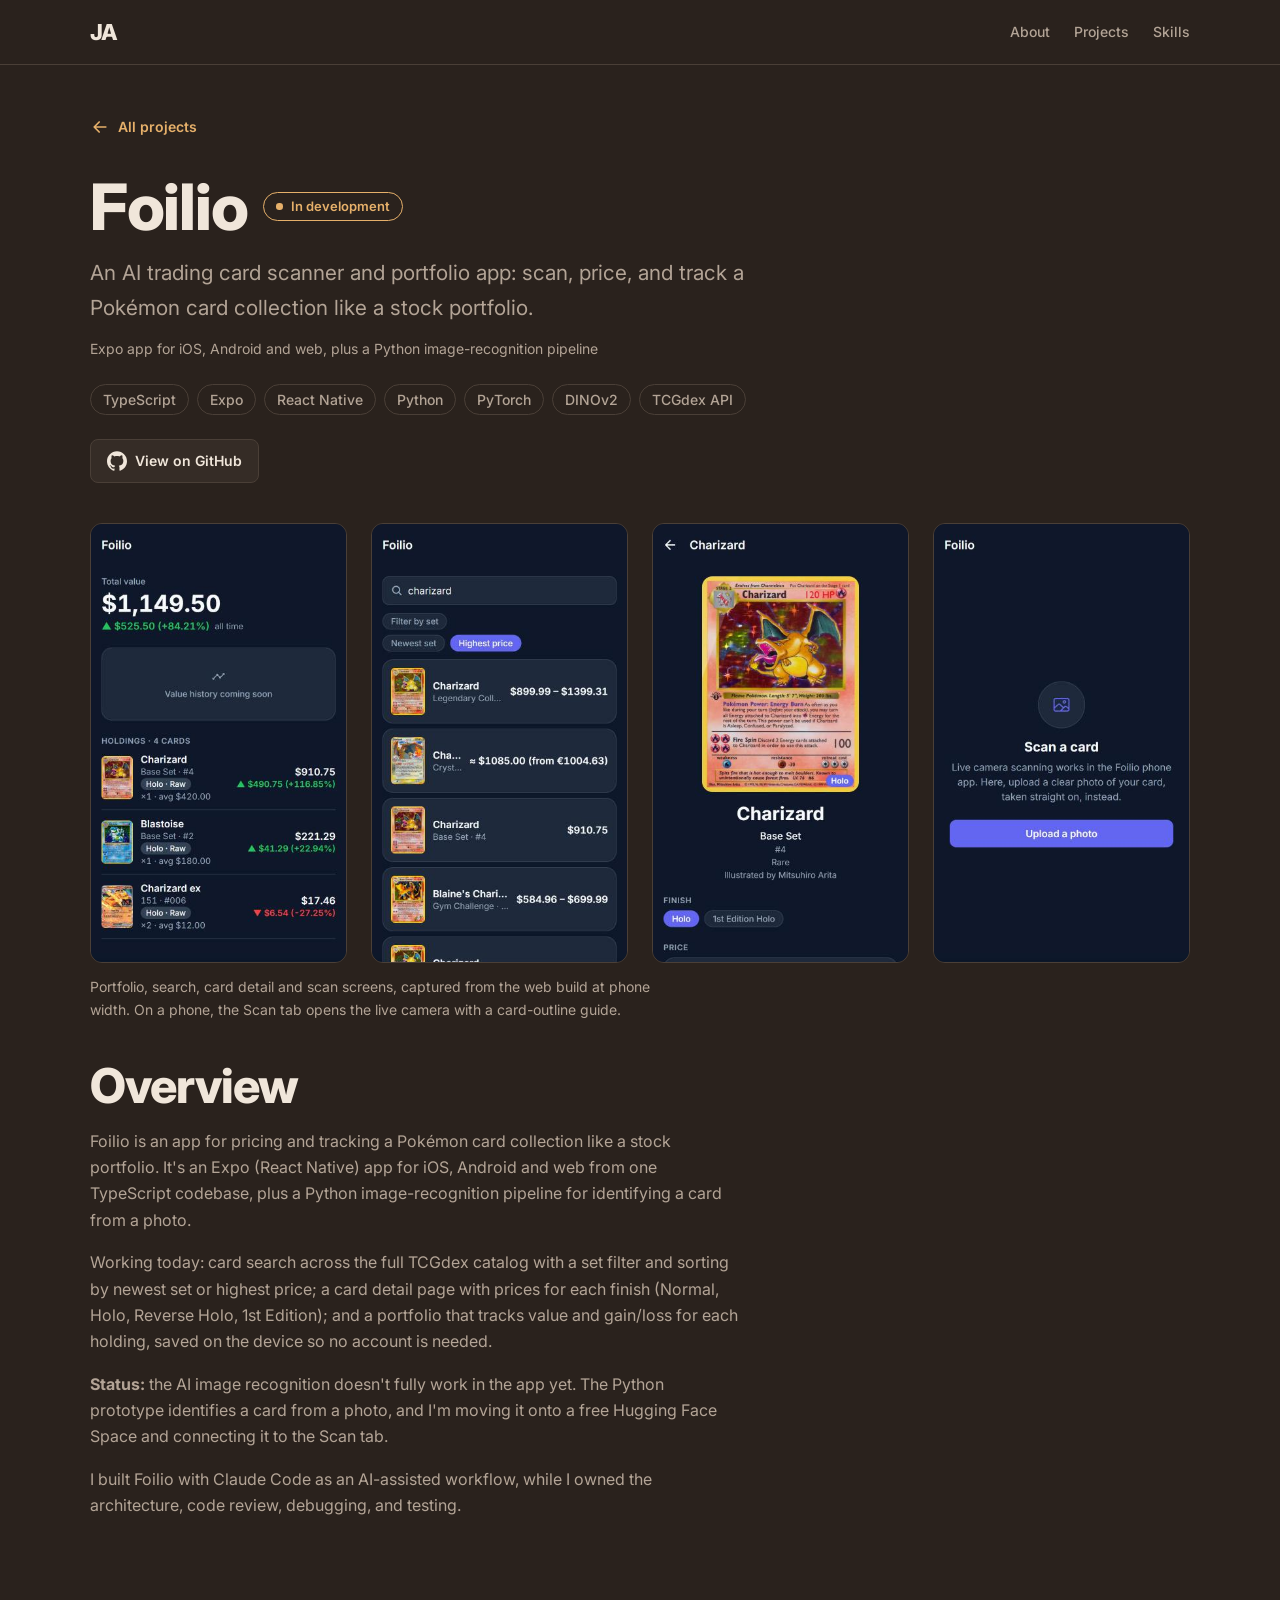
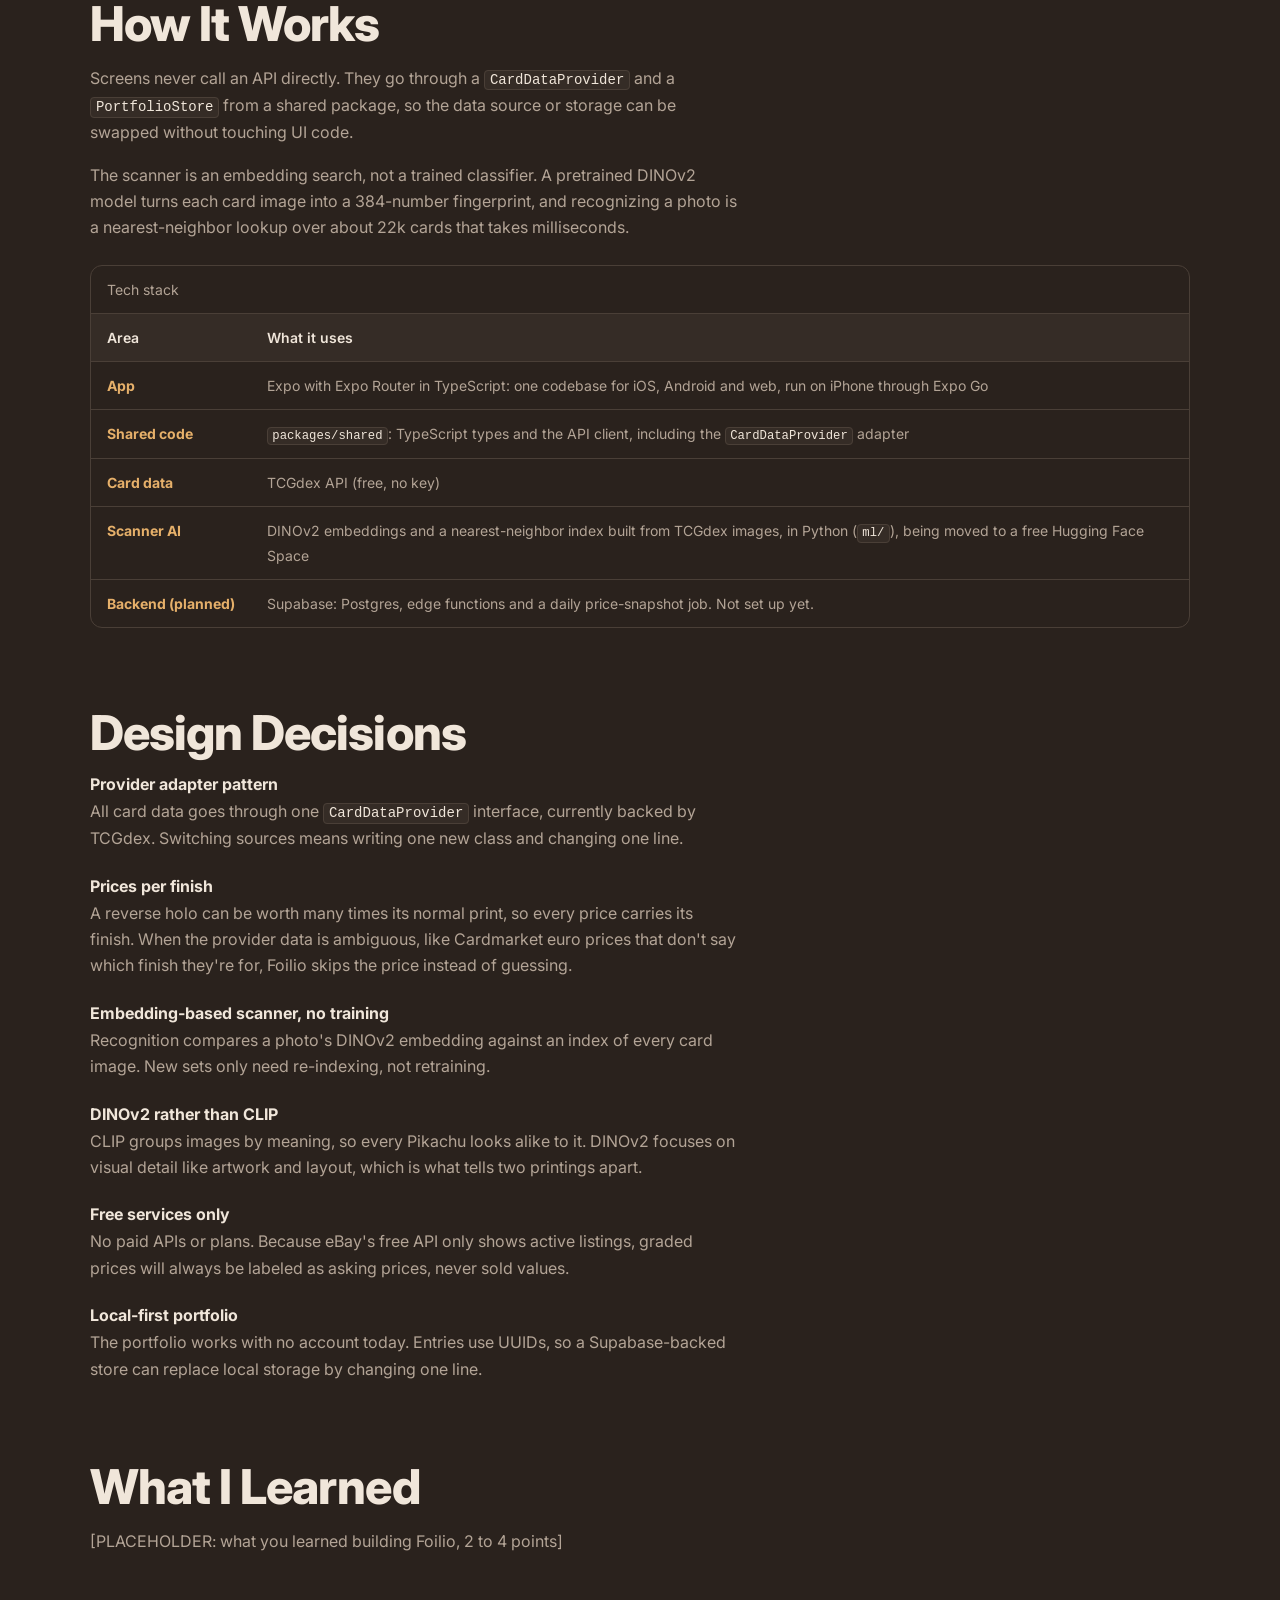
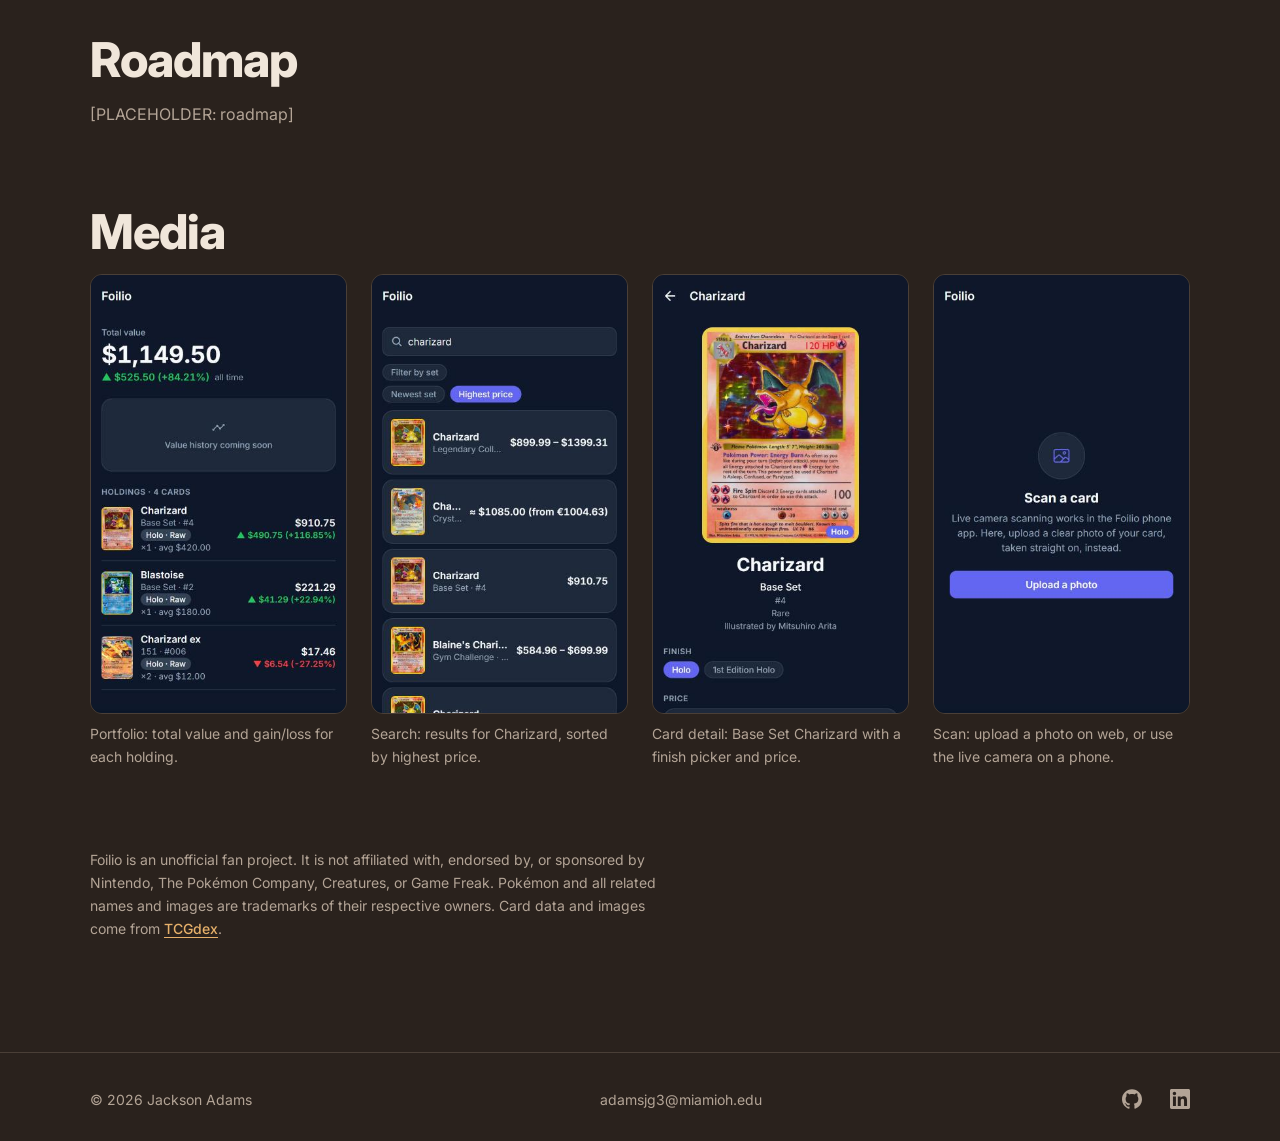
==== commit 4c90801a: "Switch to espresso and amber theme with a JA monogram Replace the black and Miami red palette with e" ====
--- a/public/projects/foilio.html
+++ b/public/projects/foilio.html
@@ -5,12 +5,12 @@
   <meta name="viewport" content="width=device-width, initial-scale=1">
   <title>Foilio: AI Trading Card Scanner | Jackson Adams</title>
   <meta name="description" content="Foilio is an Expo app for searching, pricing and tracking a Pokémon card collection, with a DINOv2 image-recognition scanner in development. By Jackson Adams.">
-  <meta name="theme-color" content="#0a0a0a">
+  <meta name="theme-color" content="#2a221d">
   <link rel="canonical" href="https://jadams-portfolio.web.app/projects/foilio">
   <link rel="icon" href="../assets/favicon.svg" type="image/svg+xml">
 
   <meta property="og:type" content="article">
-  <meta property="og:site_name" content="JADAMS Builds">
+  <meta property="og:site_name" content="Jackson Adams">
   <meta property="og:title" content="Foilio: AI Trading Card Scanner | Jackson Adams">
   <meta property="og:description" content="An Expo app for searching, pricing and tracking a Pokémon card collection, with a DINOv2 image-recognition scanner in development.">
   <meta property="og:url" content="https://jadams-portfolio.web.app/projects/foilio">
@@ -39,7 +39,7 @@
 
   <header class="site-header">
     <div class="container site-header__inner">
-      <a class="wordmark" href="../index.html" aria-label="JADAMS Builds, home">JADAMS <span class="wordmark__accent">Builds</span></a>
+      <a class="wordmark" href="../index.html" aria-label="Jackson Adams, home">JA</a>
       <button class="menu-toggle" type="button" aria-label="Menu" aria-expanded="false" aria-controls="site-nav">
         <svg class="icon menu-toggle__open" aria-hidden="true"><use href="#icon-menu"/></svg>
         <svg class="icon menu-toggle__close" aria-hidden="true"><use href="#icon-close"/></svg>
--- a/public/css/styles.css
+++ b/public/css/styles.css
@@ -5,16 +5,16 @@
   color-scheme: dark;
 
   /* Color */
-  --color-bg: #0a0a0a;
-  --color-surface: #141414;
-  --color-border: #262626;
-  --color-text: #ffffff;
-  --color-muted: #a3a3a3;
-  --color-accent: #c3142d;        /* Miami red: large text, borders, glows */
-  --color-accent-light: #e34459;  /* Small red text: 4.94:1 on bg, 4.59:1 on surface */
-  --color-accent-glow: rgb(195 20 45 / 0.35);
-  --color-dot: rgb(255 255 255 / 0.18);
-  --color-overlay: rgb(0 0 0 / 0.92);
+  --color-bg: #2a221d;            /* espresso */
+  --color-surface: #352c26;       /* a step lighter: cards, buttons, table header */
+  --color-border: #4a3f37;        /* hairlines, button hover fill */
+  --color-text: #f0e6da;          /* cream: 12.67:1 on bg, 11.07:1 on surface */
+  --color-muted: #b3a496;         /* taupe: 6.44:1 on bg, 5.63:1 on surface */
+  --color-accent: #e6b06a;        /* amber: 8.02:1 on bg, 7.00:1 on surface */
+  --color-accent-light: #e6b06a;  /* same amber; kept as a token for small accent text */
+  --color-accent-glow: rgb(230 176 106 / 0.22);
+  --color-dot: rgb(240 230 218 / 0.16);
+  --color-overlay: rgb(20 16 13 / 0.94);
   --color-paper: #ffffff;         /* light card behind white-background screenshots */
 
   /* Type */
@@ -228,16 +228,12 @@
   min-height: var(--header-height);
 }
 
-/* 20px bold counts as large text, so the true brand red is legible here. */
+/* Minimal "JA" monogram. */
 .wordmark {
-  font-size: 1.25rem;
+  font-size: 1.375rem;
   font-weight: var(--weight-black);
-  letter-spacing: -0.01em;
+  letter-spacing: -0.04em;
   white-space: nowrap;
-}
-
-.wordmark__accent {
-  color: var(--color-accent);
 }
 
 .site-nav__list {
@@ -259,7 +255,7 @@
   color: var(--color-text);
 }
 
-/* Thin red underline that draws in from the left on hover. */
+/* Thin amber underline that draws in from the left on hover. */
 .site-nav__link::after {
   content: "";
   position: absolute;
@@ -430,7 +426,7 @@
   color: var(--color-text);
 }
 
-/* Status badge: a tag variant with a red outline and a small dot. */
+/* Status badge: a tag variant with an amber outline and a small dot. */
 .tag--status {
   display: inline-flex;
   align-items: center;
@@ -535,7 +531,7 @@
   mask-image: radial-gradient(closest-side, #000 var(--dot-fade-start), transparent);
 }
 
-/* The red layers tile at odd multiples of the gap, so they land on grid dots. */
+/* The amber layers tile at odd multiples of the gap, so they land on grid dots. */
 .dots--pulse::before,
 .dots--pulse::after {
   content: "";
